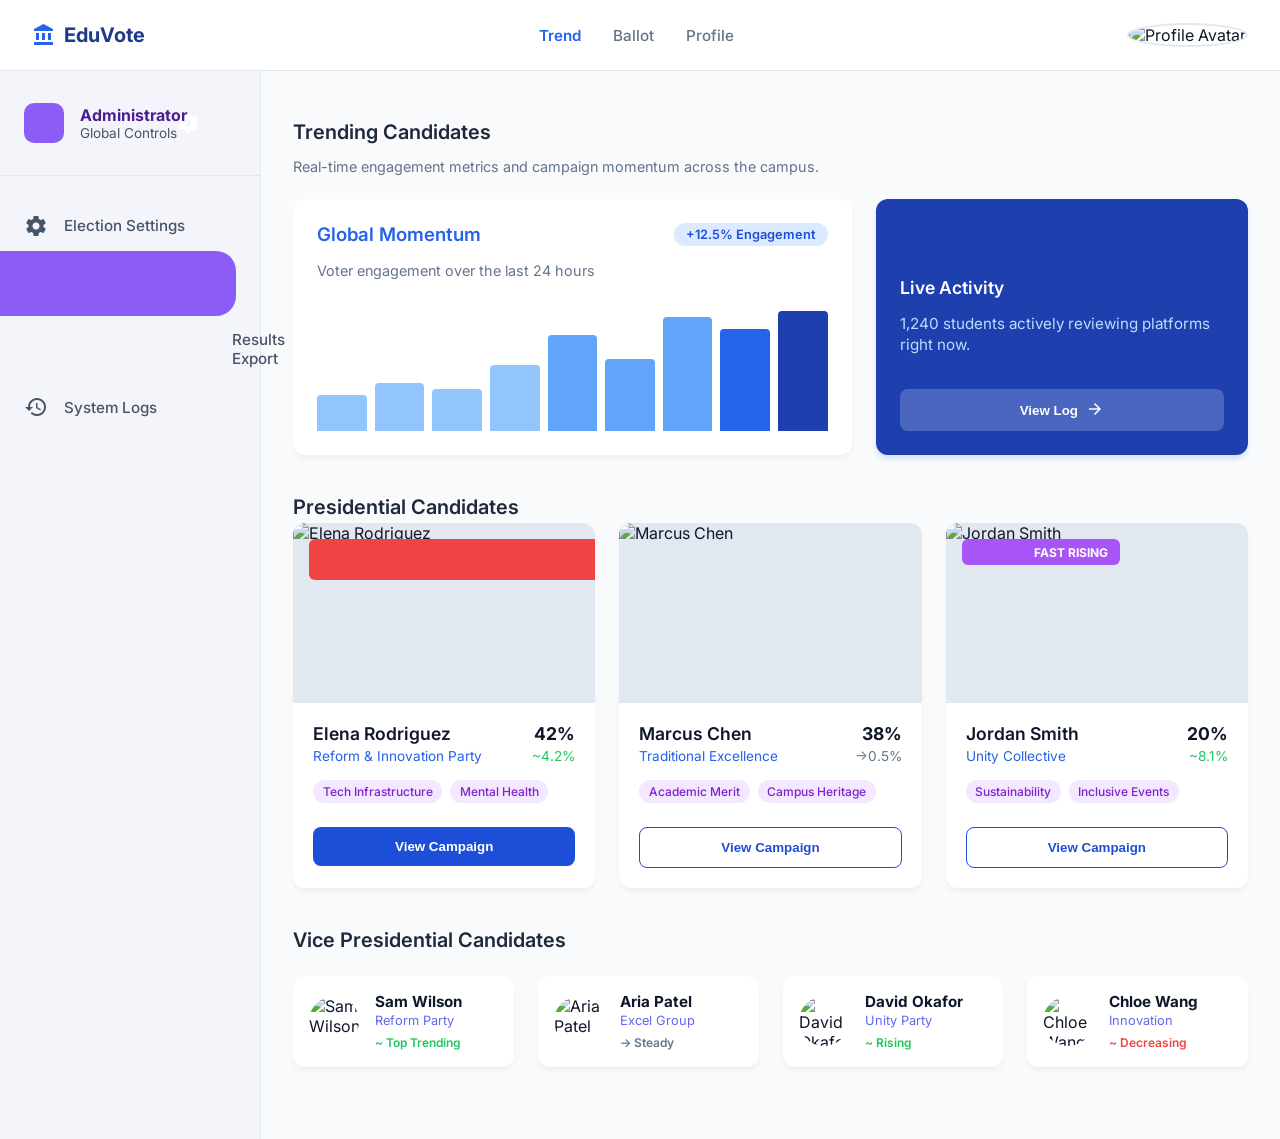
==== Election/admin-dashboard.html @ 0910ed10 "user flow finished but pages are yet to be edited" ====
<!DOCTYPE html>
<html lang="en">
<head>
  <meta charset="UTF-8">
  <meta name="viewport" content="width=device-width, initial-scale=1.0">
  <title>EduVote - Admin Dashboard</title>
  <link rel="preconnect" href="https://fonts.googleapis.com">
  <link href="https://fonts.googleapis.com/css2?family=Inter:wght@400;500;600;700;800&display=swap" rel="stylesheet">
  <link rel="stylesheet" href="https://fonts.googleapis.com/icon?family=Material+Icons">
  <link rel="stylesheet" href="css/admin-dashboard.css">
</head>
<body class="ad-body">

  <!-- Navbar -->
  <nav class="ad-navbar">
    <a href="landing-page.html" class="ad-nav-brand">
      <span class="material-icons ad-brand-icon">account_balance</span>
      EduVote
    </a>
    <div class="ad-nav-links">
      <a href="landing-page.html" class="ad-nav-link" id="nav-trend">Trend</a>
      <a href="ballot-page.html" class="ad-nav-link" id="nav-ballot">Ballot</a>
      <a href="admin-dashboard.html" class="ad-nav-link active" id="nav-profile">Profile</a>
    </div>
    <div class="ad-nav-user">
      <div class="ad-user-info">
        <div class="ad-user-name">Administrator</div>
        <div class="ad-user-role">Global Controls</div>
      </div>
      <div class="ad-avatar">AD</div>
    </div>
  </nav>

  <!-- Layout -->
  <div class="ad-layout">
    
    <!-- Sidebar -->
    <aside class="ad-sidebar">
      <div class="ad-menu-list">
        <a href="#" class="ad-menu-item active">
          <span class="material-icons">dashboard</span>
          Overview
        </a>
        <a href="#" class="ad-menu-item">
          <span class="material-icons">settings</span>
          Election Settings
        </a>
        <a href="#" class="ad-menu-item">
          <span class="material-icons">manage_accounts</span>
          Voter Management
        </a>
        <a href="#" class="ad-menu-item">
          <span class="material-icons">download</span>
          Results Export
        </a>
        <a href="#" class="ad-menu-item">
          <span class="material-icons">history</span>
          System Logs
        </a>
      </div>

      <div class="ad-system-status">
        <div class="ad-status-label">SYSTEM STATUS</div>
        <div class="ad-status-val">Servers Operational</div>
      </div>
    </aside>

    <!-- Main Content -->
    <main class="ad-main">
      <div class="ad-header-row">
        <div class="ad-title-wrap">
          <h1>Admin Overview</h1>
          <p>Real-time participation monitoring and election control center.</p>
        </div>
        <div class="ad-header-actions">
          <button class="ad-btn-outline">
            <span class="material-icons" style="font-size: 1.1rem;">block</span>
            End Election
          </button>
          <button class="ad-btn-solid">
            <span class="material-icons" style="font-size: 1.1rem;">add</span>
            New Election
          </button>
        </div>
      </div>

      <!-- Top Dashboard Grid -->
      <div class="ad-dashboard-grid">
        
        <!-- Left: Total Participation Chart -->
        <div class="ad-card-chart">
          <div class="ad-chart-header">
            <div class="ad-chart-info">
              <div class="label">TOTAL PARTICIPATION</div>
              <div class="value">84.2%</div>
            </div>
            <span class="material-icons ad-chart-icon" style="font-size: 1.5rem;">bar_chart</span>
          </div>
          <div class="ad-bar-chart">
            <div class="ad-bar-col">
              <div class="ad-bar" style="height: 35%;"></div>
              <span class="ad-bar-label">Mon</span>
            </div>
            <div class="ad-bar-col">
              <div class="ad-bar" style="height: 55%;"></div>
              <span class="ad-bar-label">Tue</span>
            </div>
            <div class="ad-bar-col">
              <div class="ad-bar" style="height: 45%;"></div>
              <span class="ad-bar-label">Wed</span>
            </div>
            <div class="ad-bar-col">
              <div class="ad-bar" style="height: 70%;"></div>
              <span class="ad-bar-label">Thu</span>
            </div>
            <div class="ad-bar-col">
              <div class="ad-bar" style="height: 85%;"></div>
              <span class="ad-bar-label">Fri</span>
            </div>
            <div class="ad-bar-col">
              <div class="ad-bar purple" style="height: 95%;"></div>
              <span class="ad-bar-label">Sat</span>
            </div>
            <div class="ad-bar-col">
              <div class="ad-bar" style="height: 80%;"></div>
              <span class="ad-bar-label">Sun</span>
            </div>
          </div>
        </div>

        <!-- Middle Column: Cards -->
        <div class="ad-mid-col">
          <div class="ad-card-blue">
            <div class="label">TOTAL VOTERS</div>
            <div class="value">12,450</div>
            <div class="trend"><span class="material-icons" style="font-size: 1rem;">trending_up</span> +12% from last year</div>
          </div>
          
          <div class="ad-card-white">
            <div class="label">BALLOTS CAST</div>
            <div class="value">10,482</div>
            <div class="ad-progress-track">
              <div class="ad-progress-fill" style="width: 84.2%;"></div>
            </div>
          </div>
        </div>

        <!-- Right Column: Election Status -->
        <div class="ad-card-gray">
          <h3 class="ad-card-gray-title">Election Status</h3>
          <div class="ad-status-list">
            
            <div class="ad-status-item">
              <div class="ad-status-icon">
                <span class="material-icons">check</span>
              </div>
              <div class="ad-status-info">
                <h4>Presidential</h4>
                <p>Active • 4,200 votes</p>
              </div>
            </div>

            <div class="ad-status-item">
              <div class="ad-status-icon">
                <span class="material-icons">check</span>
              </div>
              <div class="ad-status-info">
                <h4>Secretary</h4>
                <p>Active • 3,890 votes</p>
              </div>
            </div>

            <div class="ad-status-item">
              <div class="ad-status-icon blue">
                <span class="material-icons">schedule</span>
              </div>
              <div class="ad-status-info">
                <h4>Yearbook Editor</h4>
                <p>Scheduled • Oct 12</p>
              </div>
            </div>

          </div>
        </div>

      </div>

      <!-- Bottom Table Section -->
      <div class="ad-table-card">
        <div class="ad-table-header">
          <h2 class="ad-table-title">Participation by Position</h2>
          <a href="#" class="ad-table-link">View Full Report</a>
        </div>
        <table class="ad-table">
          <thead>
            <tr>
              <th>Position Title</th>
              <th>Candidates</th>
              <th>Participation</th>
              <th>Leading</th>
              <th>Actions</th>
            </tr>
          </thead>
          <tbody>
            <tr>
              <td>Student Body President</td>
              <td class="ad-candidate-count">4 Candidates</td>
              <td>
                <div class="ad-participation-col">
                  <div class="ad-part-bar">
                    <div class="ad-part-fill" style="width: 92%;"></div>
                  </div>
                  <span class="ad-part-pct">92%</span>
                </div>
              </td>
              <td>
                <div class="ad-leading-col">
                  <img src="https://images.unsplash.com/photo-1500648767791-00dcc994a43e?auto=format&fit=crop&w=150&q=80" alt="Alex Rivers" class="ad-leading-img">
                  <span>Alex Rivers</span>
                </div>
              </td>
              <td>
                <button class="ad-action-btn"><span class="material-icons">more_vert</span></button>
              </td>
            </tr>
            <tr>
              <td>Academic Secretary</td>
              <td class="ad-candidate-count">3 Candidates</td>
              <td>
                <div class="ad-participation-col">
                  <div class="ad-part-bar">
                    <div class="ad-part-fill" style="width: 78%;"></div>
                  </div>
                  <span class="ad-part-pct">78%</span>
                </div>
              </td>
              <td>
                <div class="ad-leading-col">
                  <img src="https://images.unsplash.com/photo-1573496359142-b8d87734a5a2?auto=format&fit=crop&w=150&q=80" alt="Jordan Lee" class="ad-leading-img">
                  <span>Jordan Lee</span>
                </div>
              </td>
              <td>
                <button class="ad-action-btn"><span class="material-icons">more_vert</span></button>
              </td>
            </tr>
          </tbody>
        </table>
      </div>

    </main>
  </div>

  <script src="js/admin-dashboard.js"></script>
</body>
</html>
---- Election/css/admin-dashboard.css ----
/* css/admin-dashboard.css */

.ad-body {
  margin: 0;
  padding: 0;
  font-family: 'Inter', sans-serif;
  background-color: #f8fafc;
  color: #0f172a;
  display: flex;
  flex-direction: column;
  min-height: 100vh;
}

/* Navbar */
.ad-navbar {
  display: flex;
  align-items: center;
  justify-content: space-between;
  padding: 0 2rem;
  height: 70px;
  background-color: #ffffff;
  border-bottom: 1px solid #e2e8f0;
  z-index: 10;
}

.ad-nav-brand {
  display: flex;
  align-items: center;
  gap: 0.5rem;
  text-decoration: none;
  color: #1e3a8a;
  font-weight: 700;
  font-size: 1.25rem;
}

.ad-brand-icon {
  color: #2563eb;
}

.ad-nav-links {
  display: flex;
  gap: 2rem;
}

.ad-nav-link {
  text-decoration: none;
  color: #64748b;
  font-weight: 600;
  font-size: 0.95rem;
  transition: color 0.2s;
}

.ad-nav-link:hover, .ad-nav-link.active {
  color: #2563eb;
}

.ad-nav-user {
  display: flex;
  align-items: center;
  gap: 0.8rem;
}

.ad-user-info {
  text-align: right;
  line-height: 1.2;
}

.ad-user-name {
  font-weight: 700;
  font-size: 0.9rem;
  color: #0f172a;
}

.ad-user-role {
  font-size: 0.75rem;
  color: #64748b;
}

.ad-avatar {
  width: 40px;
  height: 40px;
  border-radius: 50%;
  background-color: #8b5cf6;
  color: #ffffff;
  display: flex;
  align-items: center;
  justify-content: center;
  font-weight: 700;
  font-size: 1rem;
}

/* Layout */
.ad-layout {
  display: flex;
  flex: 1;
}

/* Sidebar */
.ad-sidebar {
  width: 250px;
  background-color: #f8fafc;
  border-right: 1px solid #e2e8f0;
  display: flex;
  flex-direction: column;
  padding: 2rem 1rem;
  justify-content: space-between;
}

.ad-menu-list {
  display: flex;
  flex-direction: column;
  gap: 0.5rem;
}

.ad-menu-item {
  display: flex;
  align-items: center;
  gap: 1rem;
  padding: 0.8rem 1.2rem;
  color: #475569;
  text-decoration: none;
  font-size: 0.95rem;
  font-weight: 500;
  border-radius: 99px;
  transition: all 0.2s;
}

.ad-menu-item:hover {
  background-color: #f1f5f9;
}

.ad-menu-item.active {
  background-color: #8b5cf6;
  color: #ffffff;
}

.ad-menu-item.active .material-icons {
  color: #ffffff;
}

.ad-system-status {
  background-color: #ffffff;
  border: 1px solid #e2e8f0;
  border-radius: 12px;
  padding: 1rem;
  box-shadow: 0 2px 4px rgba(0,0,0,0.02);
}

.ad-status-label {
  font-size: 0.75rem;
  font-weight: 700;
  color: #64748b;
  margin-bottom: 0.5rem;
  letter-spacing: 0.05em;
}

.ad-status-val {
  font-size: 0.85rem;
  font-weight: 700;
  color: #0f172a;
  display: flex;
  align-items: center;
  gap: 0.5rem;
}

.ad-status-val::before {
  content: '';
  display: inline-block;
  width: 8px;
  height: 8px;
  border-radius: 50%;
  background-color: #22c55e;
}

/* Main Content */
.ad-main {
  flex: 1;
  padding: 2.5rem;
  overflow-y: auto;
  max-width: 1300px;
}

.ad-header-row {
  display: flex;
  justify-content: space-between;
  align-items: flex-start;
  margin-bottom: 2rem;
}

.ad-title-wrap h1 {
  font-size: 2rem;
  font-weight: 800;
  color: #0f172a;
  margin: 0 0 0.5rem 0;
}

.ad-title-wrap p {
  color: #64748b;
  font-size: 0.95rem;
  margin: 0;
}

.ad-header-actions {
  display: flex;
  gap: 1rem;
}

.ad-btn-outline {
  display: flex;
  align-items: center;
  gap: 0.5rem;
  padding: 0.6rem 1.2rem;
  border: none;
  background-color: #f1f5f9;
  border-radius: 8px;
  font-weight: 600;
  color: #475569;
  cursor: pointer;
  transition: background-color 0.2s;
}

.ad-btn-outline:hover {
  background-color: #e2e8f0;
}

.ad-btn-solid {
  display: flex;
  align-items: center;
  gap: 0.5rem;
  padding: 0.6rem 1.2rem;
  background-color: #1d4ed8;
  color: #ffffff;
  border: none;
  border-radius: 8px;
  font-weight: 600;
  cursor: pointer;
  transition: background-color 0.2s;
}

.ad-btn-solid:hover {
  background-color: #1e40af;
}

/* Top Dashboard Grid */
.ad-dashboard-grid {
  display: grid;
  grid-template-columns: 2fr 1fr 1fr;
  gap: 1.5rem;
  margin-bottom: 1.5rem;
}

/* Total Participation Chart Card */
.ad-card-chart {
  background-color: #ffffff;
  border-radius: 16px;
  padding: 1.5rem;
  box-shadow: 0 4px 6px -1px rgba(0, 0, 0, 0.05);
  display: flex;
  flex-direction: column;
}

.ad-chart-header {
  display: flex;
  justify-content: space-between;
  align-items: flex-start;
  margin-bottom: 2rem;
}

.ad-chart-info .label {
  font-size: 0.75rem;
  font-weight: 700;
  color: #64748b;
  letter-spacing: 0.05em;
  margin-bottom: 0.25rem;
}

.ad-chart-info .value {
  font-size: 2.5rem;
  font-weight: 800;
  color: #1d4ed8;
  line-height: 1;
}

.ad-chart-icon {
  color: #8b5cf6;
}

.ad-bar-chart {
  display: flex;
  align-items: flex-end;
  justify-content: space-between;
  flex: 1;
  background-color: #f8fafc;
  border-radius: 8px;
  padding: 1rem;
  height: 180px;
}

.ad-bar-col {
  display: flex;
  flex-direction: column;
  align-items: center;
  gap: 0.5rem;
  width: 10%;
}

.ad-bar {
  width: 100%;
  background-color: #2563eb;
  border-radius: 4px 4px 0 0;
  min-height: 20px;
}

.ad-bar.purple {
  background-color: #8b5cf6;
}

.ad-bar-label {
  font-size: 0.75rem;
  color: #64748b;
  font-weight: 500;
}

/* Middle Column Cards */
.ad-mid-col {
  display: flex;
  flex-direction: column;
  gap: 1.5rem;
}

.ad-card-blue {
  background-color: #2563eb;
  color: #ffffff;
  border-radius: 16px;
  padding: 1.5rem;
  box-shadow: 0 4px 6px -1px rgba(37, 99, 235, 0.3);
  display: flex;
  flex-direction: column;
  justify-content: center;
  flex: 1;
}

.ad-card-blue .label {
  font-size: 0.75rem;
  font-weight: 700;
  letter-spacing: 0.05em;
  margin-bottom: 0.5rem;
  opacity: 0.9;
}

.ad-card-blue .value {
  font-size: 2rem;
  font-weight: 800;
  margin-bottom: 0.5rem;
}

.ad-card-blue .trend {
  font-size: 0.8rem;
  font-weight: 500;
  display: flex;
  align-items: center;
  gap: 0.25rem;
}

.ad-card-white {
  background-color: #ffffff;
  border-radius: 16px;
  padding: 1.5rem;
  box-shadow: 0 4px 6px -1px rgba(0, 0, 0, 0.05);
  display: flex;
  flex-direction: column;
  justify-content: center;
  flex: 1;
}

.ad-card-white .label {
  font-size: 0.75rem;
  font-weight: 700;
  color: #64748b;
  letter-spacing: 0.05em;
  margin-bottom: 0.5rem;
}

.ad-card-white .value {
  font-size: 1.8rem;
  font-weight: 800;
  color: #0f172a;
  margin-bottom: 1rem;
}

.ad-progress-track {
  height: 8px;
  background-color: #f1f5f9;
  border-radius: 4px;
  overflow: hidden;
}

.ad-progress-fill {
  height: 100%;
  background-color: #8b5cf6;
  border-radius: 4px;
}

/* Right Column Card */
.ad-card-gray {
  background-color: #f1f5f9;
  border-radius: 16px;
  padding: 1.5rem;
  display: flex;
  flex-direction: column;
}

.ad-card-gray-title {
  font-size: 0.9rem;
  font-weight: 700;
  color: #0f172a;
  margin: 0 0 1.5rem 0;
}

.ad-status-list {
  display: flex;
  flex-direction: column;
  gap: 1.5rem;
}

.ad-status-item {
  display: flex;
  align-items: flex-start;
  gap: 0.8rem;
}

.ad-status-icon {
  width: 24px;
  height: 24px;
  border-radius: 50%;
  border: 2px solid #22c55e;
  color: #22c55e;
  display: flex;
  align-items: center;
  justify-content: center;
  flex-shrink: 0;
}

.ad-status-icon.blue {
  border-color: #3b82f6;
  color: #3b82f6;
}

.ad-status-icon .material-icons {
  font-size: 0.9rem;
  font-weight: bold;
}

.ad-status-info h4 {
  margin: 0 0 0.2rem 0;
  font-size: 0.95rem;
  font-weight: 700;
  color: #0f172a;
}

.ad-status-info p {
  margin: 0;
  font-size: 0.8rem;
  color: #64748b;
}

/* Bottom Table Section */
.ad-table-card {
  background-color: #ffffff;
  border-radius: 16px;
  padding: 1.5rem;
  box-shadow: 0 4px 6px -1px rgba(0, 0, 0, 0.05);
}

.ad-table-header {
  display: flex;
  justify-content: space-between;
  align-items: center;
  margin-bottom: 1.5rem;
}

.ad-table-title {
  font-size: 1.1rem;
  font-weight: 700;
  color: #0f172a;
  margin: 0;
}

.ad-table-link {
  color: #2563eb;
  font-weight: 600;
  font-size: 0.85rem;
  text-decoration: none;
}
.ad-table-link:hover {
  text-decoration: underline;
}

.ad-table {
  width: 100%;
  border-collapse: collapse;
}

.ad-table th {
  text-align: left;
  padding: 1rem 0.5rem;
  font-size: 0.85rem;
  font-weight: 600;
  color: #64748b;
  border-bottom: 1px solid #e2e8f0;
  background-color: #f8fafc;
}

.ad-table th:first-child { border-radius: 8px 0 0 8px; padding-left: 1rem; }
.ad-table th:last-child { border-radius: 0 8px 8px 0; text-align: right; padding-right: 1rem; }

.ad-table td {
  padding: 1.25rem 0.5rem;
  border-bottom: 1px solid #f1f5f9;
  font-size: 0.95rem;
  color: #0f172a;
  font-weight: 600;
}

.ad-table td:first-child { padding-left: 1rem; }
.ad-table td:last-child { text-align: right; padding-right: 1rem; }

.ad-table tr:last-child td { border-bottom: none; }

.ad-candidate-count {
  color: #475569;
  font-weight: 500;
}

.ad-participation-col {
  display: flex;
  align-items: center;
  gap: 0.8rem;
}

.ad-part-bar {
  flex: 1;
  max-width: 120px;
  height: 6px;
  background-color: #e2e8f0;
  border-radius: 3px;
  overflow: hidden;
}

.ad-part-fill {
  height: 100%;
  background-color: #2563eb;
  border-radius: 3px;
}

.ad-part-pct {
  font-size: 0.8rem;
  color: #475569;
  font-weight: 600;
}

.ad-leading-col {
  display: flex;
  align-items: center;
  gap: 0.8rem;
}

.ad-leading-img {
  width: 32px;
  height: 32px;
  border-radius: 50%;
  object-fit: cover;
}

.ad-action-btn {
  background: none;
  border: none;
  color: #64748b;
  cursor: pointer;
  padding: 0.25rem;
  border-radius: 50%;
  transition: background-color 0.2s;
}
.ad-action-btn:hover { background-color: #f1f5f9; color: #0f172a; }
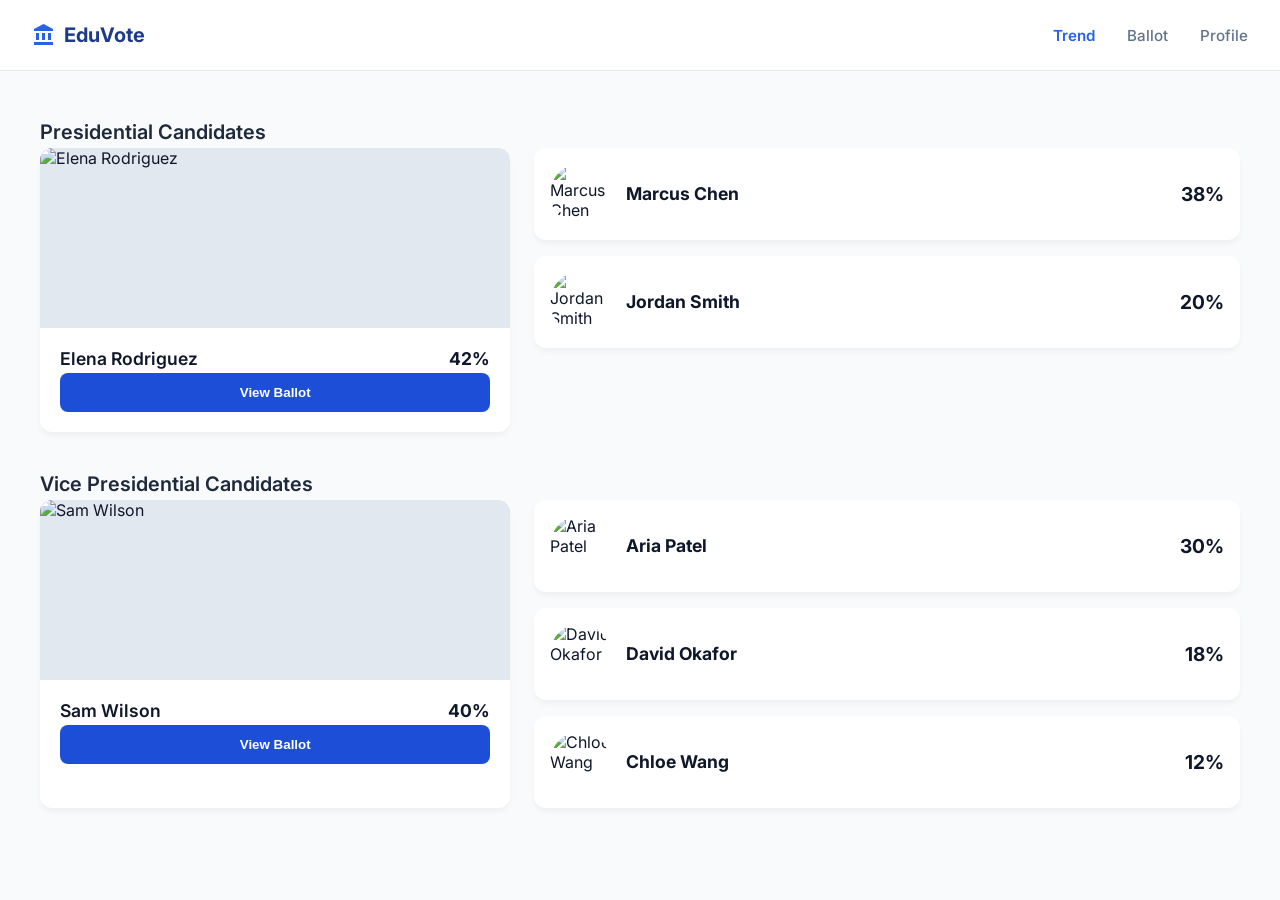
==== commit 6e7a011e: "edited pages" ====
--- a/Election/admin-dashboard.html
+++ b/Election/admin-dashboard.html
@@ -21,13 +21,6 @@
       <a href="landing-page.html" class="ad-nav-link" id="nav-trend">Trend</a>
       <a href="ballot-page.html" class="ad-nav-link" id="nav-ballot">Ballot</a>
       <a href="admin-dashboard.html" class="ad-nav-link active" id="nav-profile">Profile</a>
-    </div>
-    <div class="ad-nav-user">
-      <div class="ad-user-info">
-        <div class="ad-user-name">Administrator</div>
-        <div class="ad-user-role">Global Controls</div>
-      </div>
-      <div class="ad-avatar">AD</div>
     </div>
   </nav>
 
